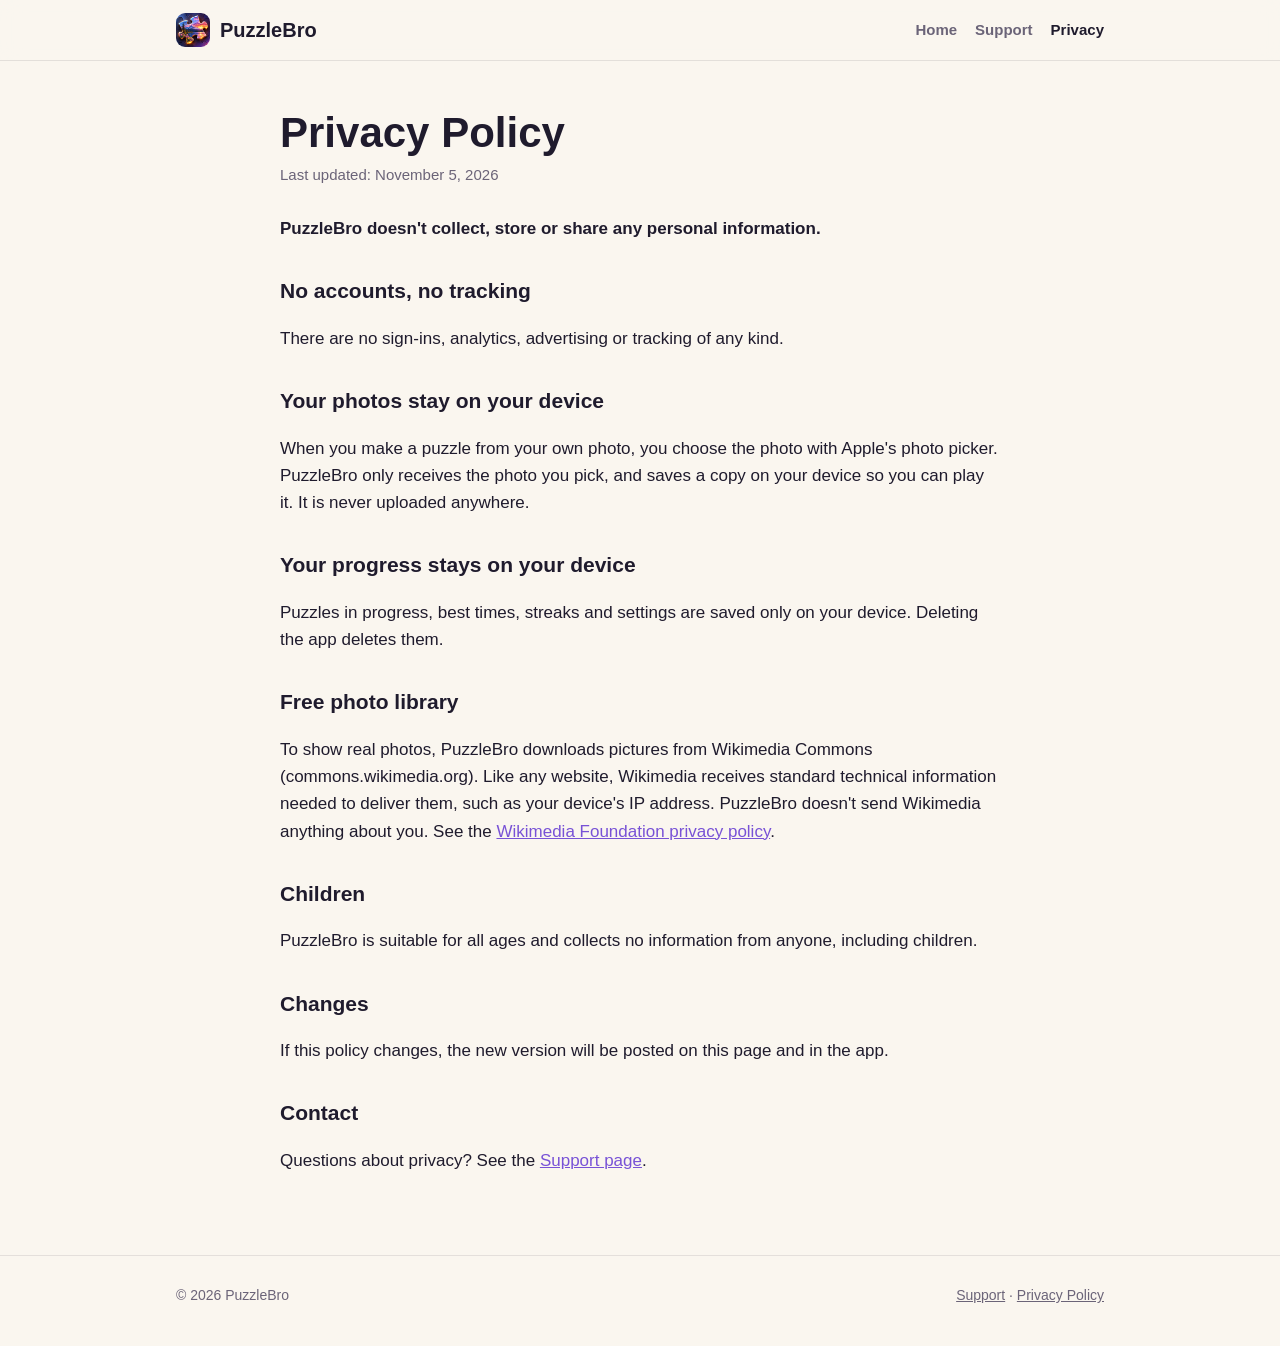
==== privacy.html @ a32e3e00 "PuzzleBro website: home, privacy policy and support Co-Authored-By: Claude Opus 5.5 <noreply@anthrop" ====
<!doctype html>
<html lang="en">
<head>
  <meta charset="utf-8">
  <meta name="viewport" content="width=device-width, initial-scale=1">
  <title>PuzzleBro Privacy Policy</title>
  <meta name="description" content="PuzzleBro doesn't collect, store or share any personal information.">
  <link rel="icon" href="favicon.png">
  <link rel="apple-touch-icon" href="apple-touch-icon.png">
  <link rel="stylesheet" href="style.css">
</head>
<body>
  <header class="nav">
    <div class="wrap">
      <a class="brand" href="./"><img src="favicon.png" alt=""><span>PuzzleBro</span></a>
      <nav class="nav-links">
        <a href="./">Home</a>
        <a href="support.html">Support</a>
        <a href="privacy.html" aria-current="page">Privacy</a>
      </nav>
    </div>
  </header>

  <main class="wrap doc">
    <h1>Privacy Policy</h1>
    <p class="updated">Last updated: November 5, 2026</p>

    <p><strong>PuzzleBro doesn't collect, store or share any personal information.</strong></p>

    <h2>No accounts, no tracking</h2>
    <p>There are no sign-ins, analytics, advertising or tracking of any kind.</p>

    <h2>Your photos stay on your device</h2>
    <p>When you make a puzzle from your own photo, you choose the photo with Apple's photo picker. PuzzleBro only receives the photo you pick, and saves a copy on your device so you can play it. It is never uploaded anywhere.</p>

    <h2>Your progress stays on your device</h2>
    <p>Puzzles in progress, best times, streaks and settings are saved only on your device. Deleting the app deletes them.</p>

    <h2>Free photo library</h2>
    <p>To show real photos, PuzzleBro downloads pictures from Wikimedia Commons (commons.wikimedia.org). Like any website, Wikimedia receives standard technical information needed to deliver them, such as your device's IP address. PuzzleBro doesn't send Wikimedia anything about you. See the <a href="https://wikimediafoundation.org/wiki/Privacy_policy">Wikimedia Foundation privacy policy</a>.</p>

    <h2>Children</h2>
    <p>PuzzleBro is suitable for all ages and collects no information from anyone, including children.</p>

    <h2>Changes</h2>
    <p>If this policy changes, the new version will be posted on this page and in the app.</p>

    <h2>Contact</h2>
    <p>Questions about privacy? See the <a href="support.html">Support page</a>.</p>
  </main>

  <footer>
    <div class="wrap">
      <span>© 2026 PuzzleBro</span>
      <span><a href="support.html">Support</a> · <a href="privacy.html">Privacy Policy</a></span>
    </div>
  </footer>
</body>
</html>
---- style.css ----
:root {
  --bg: #faf6ef;
  --card: #ffffff;
  --text: #1f1b2d;
  --muted: #6b6478;
  --line: rgba(31, 27, 45, 0.1);
  --coral: #f46b62;
  --grape: #7852d6;
  --sun: #fabc45;
  --grad: linear-gradient(135deg, var(--coral), var(--grape));
}
@media (prefers-color-scheme: dark) {
  :root {
    --bg: #121118;
    --card: #1d1b26;
    --text: #f2eff8;
    --muted: #a49db3;
    --line: rgba(255, 255, 255, 0.1);
  }
}
* { box-sizing: border-box; }
html { -webkit-text-size-adjust: 100%; }
body {
  margin: 0;
  background: var(--bg);
  color: var(--text);
  font: 17px/1.6 -apple-system, BlinkMacSystemFont, "SF Pro Text", "Segoe UI", Roboto, sans-serif;
}
a { color: var(--grape); }
@media (prefers-color-scheme: dark) { a { color: #a98cff; } }

.wrap { max-width: 960px; margin: 0 auto; padding: 0 16px; }

header.nav {
  position: sticky; top: 0; z-index: 10;
  background: color-mix(in srgb, var(--bg) 85%, transparent);
  backdrop-filter: blur(12px);
  border-bottom: 1px solid var(--line);
}
header.nav .wrap { display: flex; align-items: center; justify-content: space-between; height: 60px; }
.brand { display: flex; align-items: center; gap: 10px; text-decoration: none; color: var(--text); font-weight: 800; font-size: 20px; }
.brand img { width: 34px; height: 34px; border-radius: 9px; }
.nav-links { display: flex; gap: 18px; }
.nav-links a { color: var(--muted); text-decoration: none; font-weight: 600; font-size: 15px; }
.nav-links a:hover, .nav-links a[aria-current] { color: var(--text); }

.hero { padding: 72px 0 40px; text-align: center; }
.hero img.icon {
  width: 156px; height: 156px; border-radius: 36px;
  box-shadow: 0 24px 60px rgba(120, 82, 214, 0.35);
}
.hero h1 {
  margin: 28px 0 8px;
  font-size: clamp(40px, 8vw, 64px); line-height: 1.05; letter-spacing: -0.02em;
  background: var(--grad); -webkit-background-clip: text; background-clip: text; color: transparent;
}
.hero p.lead { margin: 0 auto; max-width: 560px; font-size: 20px; color: var(--muted); }
.badge {
  display: inline-block; margin-top: 28px; padding: 12px 22px; border-radius: 999px;
  background: var(--grad); color: #fff; font-weight: 700; text-decoration: none;
}
.note { margin-top: 12px; font-size: 14px; color: var(--muted); }

.features { display: grid; grid-template-columns: repeat(auto-fit, minmax(240px, 1fr)); gap: 16px; padding: 24px 0 56px; }
.feature { background: var(--card); border: 1px solid var(--line); border-radius: 22px; padding: 22px; }
.feature .emoji { font-size: 28px; }
.feature h3 { margin: 10px 0 6px; font-size: 18px; }
.feature p { margin: 0; color: var(--muted); font-size: 15px; }

.doc { padding: 48px 16px 64px; max-width: 752px; }
.doc h1 { font-size: clamp(30px, 6vw, 42px); line-height: 1.15; margin: 0 0 6px; }
.doc .updated { color: var(--muted); margin: 0 0 28px; font-size: 15px; }
.doc h2 { font-size: 21px; margin: 32px 0 6px; }
.doc p, .doc li { color: var(--text); }
.doc .card { background: var(--card); border: 1px solid var(--line); border-radius: 18px; padding: 18px 20px; margin: 14px 0; }
.doc .card h3 { margin: 0 0 4px; font-size: 17px; }
.doc .card p { margin: 0; color: var(--muted); font-size: 15px; }

footer { border-top: 1px solid var(--line); padding: 28px 0 40px; color: var(--muted); font-size: 14px; }
footer .wrap { display: flex; flex-wrap: wrap; gap: 8px 20px; justify-content: space-between; }
footer a { color: var(--muted); }

@media (max-width: 520px) {
  .nav-links { gap: 12px; }
  .nav-links a { font-size: 14px; }
  .brand span { display: none; }
}
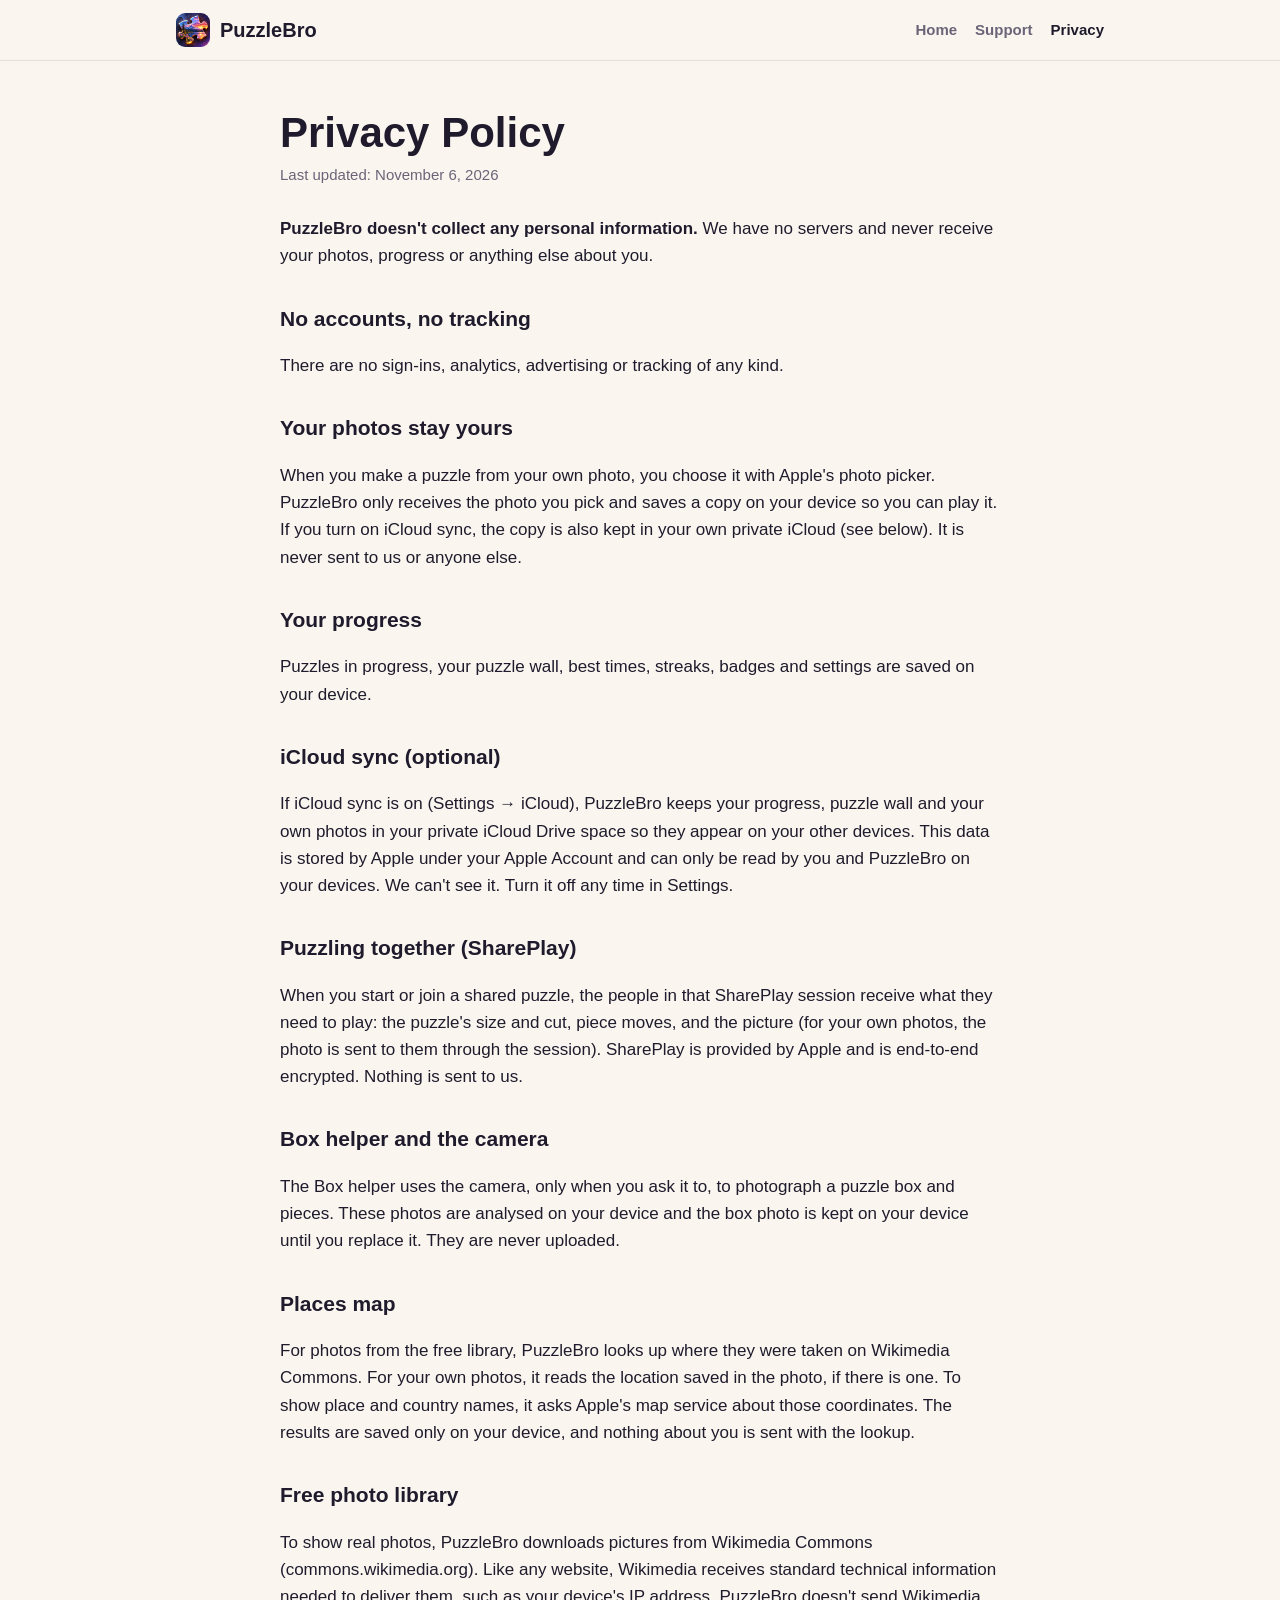
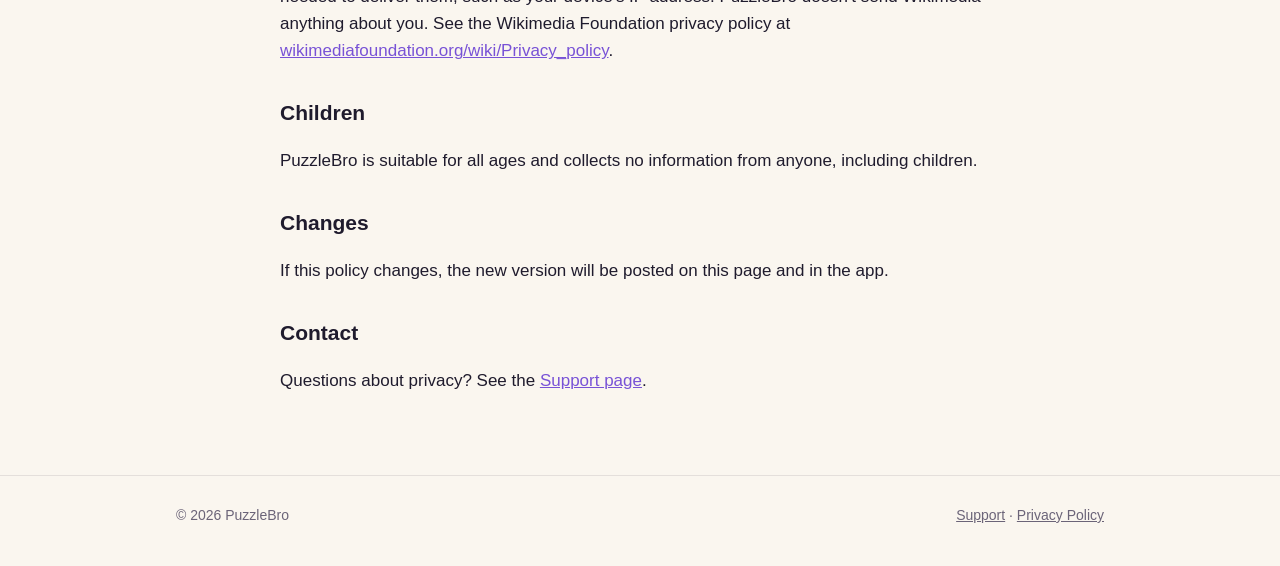
==== commit a9916ac7: "Site: new features, support answers, updated privacy policy Co-Authored-By: Claude Opus 5.5 <noreply" ====
--- a/privacy.html
+++ b/privacy.html
@@ -4,7 +4,7 @@
   <meta charset="utf-8">
   <meta name="viewport" content="width=device-width, initial-scale=1">
   <title>PuzzleBro Privacy Policy</title>
-  <meta name="description" content="PuzzleBro doesn't collect, store or share any personal information.">
+  <meta name="description" content="PuzzleBro doesn't collect any personal information.">
   <link rel="icon" href="favicon.png">
   <link rel="apple-touch-icon" href="apple-touch-icon.png">
   <link rel="stylesheet" href="style.css">
@@ -23,21 +23,33 @@
 
   <main class="wrap doc">
     <h1>Privacy Policy</h1>
-    <p class="updated">Last updated: November 5, 2026</p>
+    <p class="updated">Last updated: November 6, 2026</p>
 
-    <p><strong>PuzzleBro doesn't collect, store or share any personal information.</strong></p>
+    <p><strong>PuzzleBro doesn't collect any personal information.</strong> We have no servers and never receive your photos, progress or anything else about you.</p>
 
     <h2>No accounts, no tracking</h2>
     <p>There are no sign-ins, analytics, advertising or tracking of any kind.</p>
 
-    <h2>Your photos stay on your device</h2>
-    <p>When you make a puzzle from your own photo, you choose the photo with Apple's photo picker. PuzzleBro only receives the photo you pick, and saves a copy on your device so you can play it. It is never uploaded anywhere.</p>
+    <h2>Your photos stay yours</h2>
+    <p>When you make a puzzle from your own photo, you choose it with Apple&#x27;s photo picker. PuzzleBro only receives the photo you pick and saves a copy on your device so you can play it. If you turn on iCloud sync, the copy is also kept in your own private iCloud (see below). It is never sent to us or anyone else.</p>
 
-    <h2>Your progress stays on your device</h2>
-    <p>Puzzles in progress, best times, streaks and settings are saved only on your device. Deleting the app deletes them.</p>
+    <h2>Your progress</h2>
+    <p>Puzzles in progress, your puzzle wall, best times, streaks, badges and settings are saved on your device.</p>
+
+    <h2>iCloud sync (optional)</h2>
+    <p>If iCloud sync is on (Settings → iCloud), PuzzleBro keeps your progress, puzzle wall and your own photos in your private iCloud Drive space so they appear on your other devices. This data is stored by Apple under your Apple Account and can only be read by you and PuzzleBro on your devices. We can&#x27;t see it. Turn it off any time in Settings.</p>
+
+    <h2>Puzzling together (SharePlay)</h2>
+    <p>When you start or join a shared puzzle, the people in that SharePlay session receive what they need to play: the puzzle&#x27;s size and cut, piece moves, and the picture (for your own photos, the photo is sent to them through the session). SharePlay is provided by Apple and is end-to-end encrypted. Nothing is sent to us.</p>
+
+    <h2>Box helper and the camera</h2>
+    <p>The Box helper uses the camera, only when you ask it to, to photograph a puzzle box and pieces. These photos are analysed on your device and the box photo is kept on your device until you replace it. They are never uploaded.</p>
+
+    <h2>Places map</h2>
+    <p>For photos from the free library, PuzzleBro looks up where they were taken on Wikimedia Commons. For your own photos, it reads the location saved in the photo, if there is one. To show place and country names, it asks Apple&#x27;s map service about those coordinates. The results are saved only on your device, and nothing about you is sent with the lookup.</p>
 
     <h2>Free photo library</h2>
-    <p>To show real photos, PuzzleBro downloads pictures from Wikimedia Commons (commons.wikimedia.org). Like any website, Wikimedia receives standard technical information needed to deliver them, such as your device's IP address. PuzzleBro doesn't send Wikimedia anything about you. See the <a href="https://wikimediafoundation.org/wiki/Privacy_policy">Wikimedia Foundation privacy policy</a>.</p>
+    <p>To show real photos, PuzzleBro downloads pictures from Wikimedia Commons (commons.wikimedia.org). Like any website, Wikimedia receives standard technical information needed to deliver them, such as your device&#x27;s IP address. PuzzleBro doesn&#x27;t send Wikimedia anything about you. See the Wikimedia Foundation privacy policy at <a href="https://wikimediafoundation.org/wiki/Privacy_policy">wikimediafoundation.org/wiki/Privacy_policy</a>.</p>
 
     <h2>Children</h2>
     <p>PuzzleBro is suitable for all ages and collects no information from anyone, including children.</p>
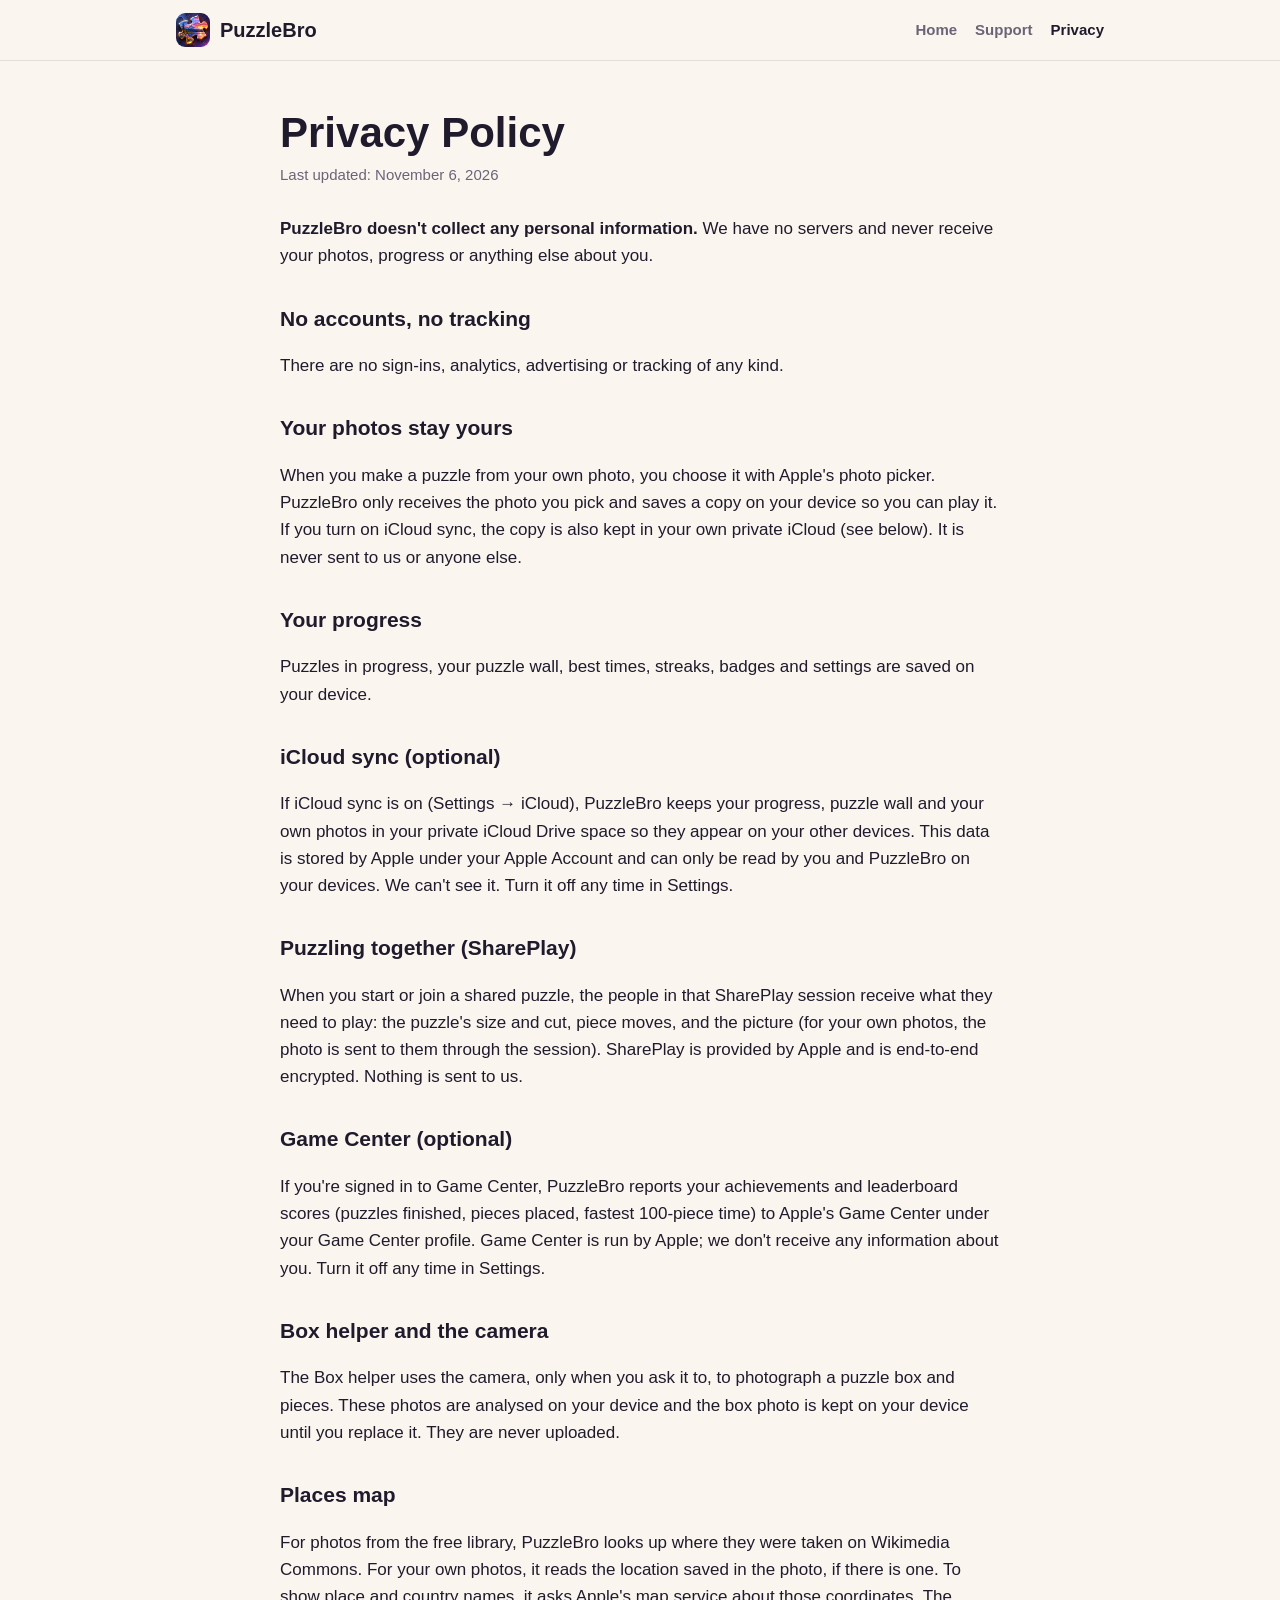
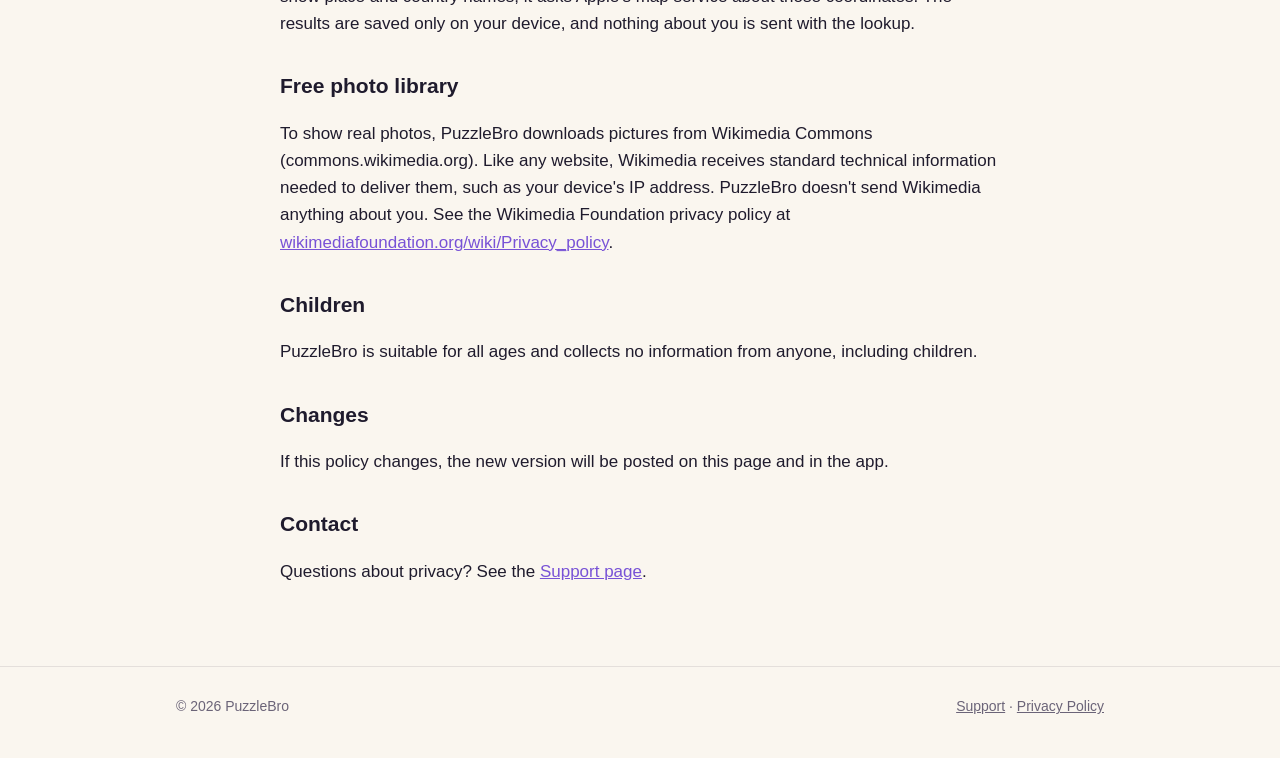
==== commit e3e3ad4b: "Privacy: Game Center Co-Authored-By: Claude Opus 5.5 <noreply@anthropic.com> Claude-Session: https:/" ====
--- a/privacy.html
+++ b/privacy.html
@@ -42,6 +42,9 @@
     <h2>Puzzling together (SharePlay)</h2>
     <p>When you start or join a shared puzzle, the people in that SharePlay session receive what they need to play: the puzzle&#x27;s size and cut, piece moves, and the picture (for your own photos, the photo is sent to them through the session). SharePlay is provided by Apple and is end-to-end encrypted. Nothing is sent to us.</p>
 
+    <h2>Game Center (optional)</h2>
+    <p>If you&#x27;re signed in to Game Center, PuzzleBro reports your achievements and leaderboard scores (puzzles finished, pieces placed, fastest 100-piece time) to Apple&#x27;s Game Center under your Game Center profile. Game Center is run by Apple; we don&#x27;t receive any information about you. Turn it off any time in Settings.</p>
+
     <h2>Box helper and the camera</h2>
     <p>The Box helper uses the camera, only when you ask it to, to photograph a puzzle box and pieces. These photos are analysed on your device and the box photo is kept on your device until you replace it. They are never uploaded.</p>
 
